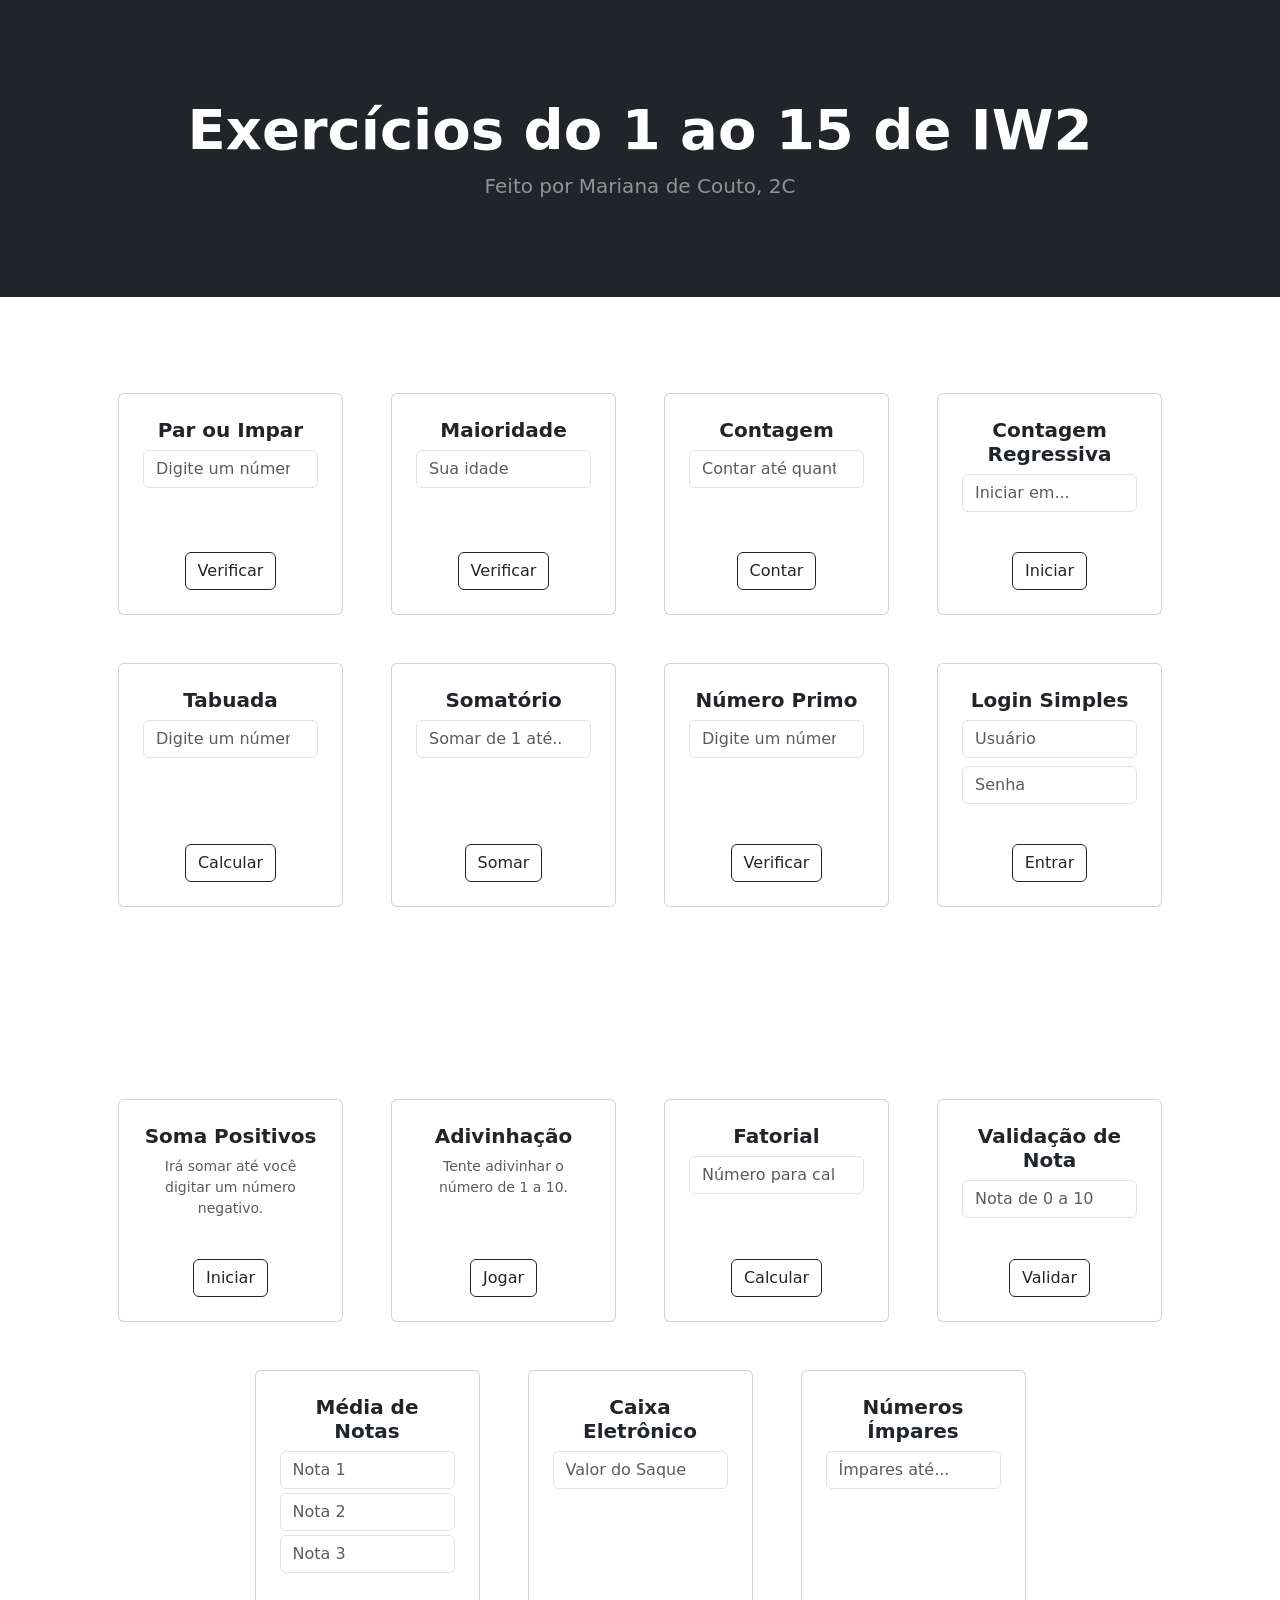
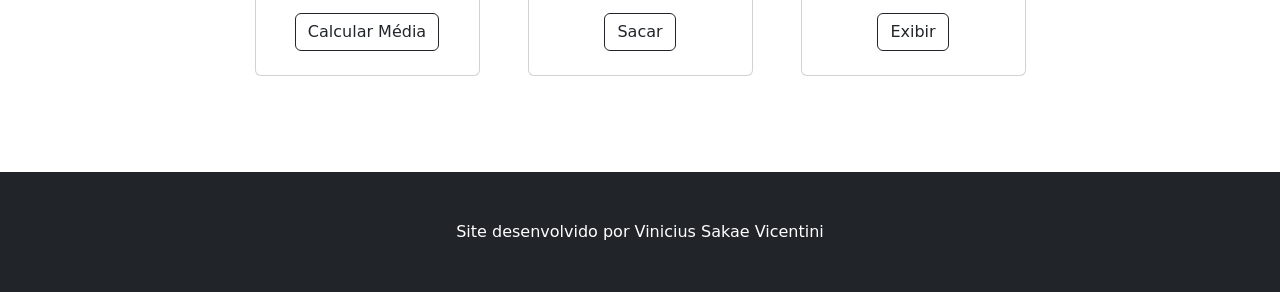
==== cardsjs/index.html @ 3bd58f77 "cards" ====
<!DOCTYPE html>
<html lang="en">
    <head>
        <meta charset="utf-8" />
        <meta name="viewport" content="width=device-width, initial-scale=1, shrink-to-fit=no" />
        <meta name="description" content="" />
        <meta name="author" content="" />
        <title>Exercicios de IW2 do 1 ao 15 em card</title>
        <!-- Favicon-->
        <link rel="icon" type="image/x-icon" href="assets/favicon.ico" />
        <!-- Bootstrap icons-->
        <link href="https://cdn.jsdelivr.net/npm/bootstrap-icons@1.5.0/font/bootstrap-icons.css" rel="stylesheet" />
        <!-- Core theme CSS (includes Bootstrap)-->
        <link href="css/styles.css" rel="stylesheet" />
        <link href="https://cdn.jsdelivr.net/npm/bootstrap@5.3.8/dist/css/bootstrap.min.css" rel="stylesheet" integrity="sha384-sRIl4kxILFvY47J16cr9ZwB07vP4J8+LH7qKQnuqkuIAvNWLzeN8tE5YBujZqJLB" crossorigin="anonymous">
        <script src="exercicios.js"></script>
    </head>
    <body>
        <!-- Header-->
        <header class="bg-dark py-5">
            <div class="container px-4 px-lg-5 my-5">
                <div class="text-center text-white">
                    <h1 class="display-4 fw-bolder">Exercícios do 1 ao 15 de IW2</h1>
                    <p class="lead fw-normal text-white-50 mb-0">Feito por Mariana de Couto, 2C</p>
                </div>
            </div>
        </header>
        <!-- Section-->
        <section class="py-5">
            <div class="container px-4 px-lg-5 mt-5">
                <div class="row gx-4 gx-lg-5 row-cols-2 row-cols-md-3 row-cols-xl-4 justify-content-center">
                    <div class="col mb-5">
        <div class="card h-100">
            <div class="card-body p-4 text-center">
                <h5 class="fw-bolder">Par ou Impar</h5>
                <input type="number" id="inParImpar" class="form-control mb-2" placeholder="Digite um número">
                <p id="resParImpar" class="text-primary fw-bold mt-2"></p>
            </div>
            <div class="card-footer p-4 pt-0 border-top-0 bg-transparent text-center">
                <button class="btn btn-outline-dark" onclick="funcParImpar()">Verificar</button>
            </div>
        </div>
    </div>
    <div class="col mb-5">
        <div class="card h-100">
            <div class="card-body p-4 text-center">
                <h5 class="fw-bolder">Maioridade</h5>
                <input type="number" id="inMaioridade" class="form-control mb-2" placeholder="Sua idade">
                <p id="resMaioridade" class="text-primary fw-bold mt-2"></p>
            </div>
            <div class="card-footer p-4 pt-0 border-top-0 bg-transparent text-center">
                <button class="btn btn-outline-dark" onclick="funcMaioridade()">Verificar</button>
            </div>
        </div>
    </div>
<div class="col mb-5">
        <div class="card h-100">
            <div class="card-body p-4 text-center">
                <h5 class="fw-bolder">Contagem</h5>
                <!-- O input que você pediu: -->
                <input type="number" id="inContagem" class="form-control mb-2" placeholder="Contar até quanto?">
                
                <p id="resContagem" class="text-primary fw-bold mt-2" style="word-wrap: break-word;"></p>
            </div>
            <div class="card-footer p-4 pt-0 border-top-0 bg-transparent text-center">
                <button class="btn btn-outline-dark" onclick="funcContagem()">Contar</button>
            </div>
        </div>
</div>
    <div class="col mb-5">
        <div class="card h-100">
            <div class="card-body p-4 text-center">
                <h5 class="fw-bolder">Contagem Regressiva</h5>
                <input type="number" id="inRegressiva" class="form-control mb-2" placeholder="Iniciar em...">
                <p id="resRegressiva" class="text-primary fw-bold mt-2" style="word-wrap: break-word;"></p>
            </div>
            <div class="card-footer p-4 pt-0 border-top-0 bg-transparent text-center">
                <button class="btn btn-outline-dark" onclick="funcRegressiva()">Iniciar</button>
            </div>
        </div>
    </div>

<div class="col mb-5">
    <div class="card h-100">
        <div class="card-body p-4 text-center">
            <h5 class="fw-bolder">Tabuada</h5>
            <input type="number" id="inTabuada" class="form-control mb-2" placeholder="Digite um número">
            <!-- Coloquei text-start para a tabuada ficar alinhada bonitinha à esquerda -->
            <p id="resTabuada" class="text-primary fw-bold mt-2 text-start"></p> 
        </div>
        <div class="card-footer p-4 pt-0 border-top-0 bg-transparent text-center">
            <button class="btn btn-outline-dark" onclick="funcTabuada()">Calcular</button>
        </div>
    </div>
</div>
<div class="col mb-5">
    <div class="card h-100">
        <div class="card-body p-4 text-center">
            <h5 class="fw-bolder">Somatório</h5>
            <input type="number" id="inSomatorio" class="form-control mb-2" placeholder="Somar de 1 até...">
            <p id="resSomatorio" class="text-primary fw-bold mt-2"></p>
        </div>
        <div class="card-footer p-4 pt-0 border-top-0 bg-transparent text-center">
            <button class="btn btn-outline-dark" onclick="funcSomatorio()">Somar</button>
        </div>
    </div>
</div>
<div class="col mb-5">
    <div class="card h-100">
        <div class="card-body p-4 text-center">
            <h5 class="fw-bolder">Número Primo</h5>
            <input type="number" id="inPrimo" class="form-control mb-2" placeholder="Digite um número">
            <p id="resPrimo" class="text-primary fw-bold mt-2"></p>
        </div>
        <div class="card-footer p-4 pt-0 border-top-0 bg-transparent text-center">
            <button class="btn btn-outline-dark" onclick="funcPrimo()">Verificar</button>
        </div>
    </div>
</div>
<div class="col mb-5">
    <div class="card h-100">
        <div class="card-body p-4 text-center">
            <h5 class="fw-bolder">Login Simples</h5>
            <!-- Note que aqui tem 2 inputs! -->
            <input type="text" id="inUsuario" class="form-control mb-2" placeholder="Usuário">
            <input type="password" id="inSenha" class="form-control mb-2" placeholder="Senha">
            <p id="resLogin" class="fw-bold mt-2"></p>
        </div>
        <div class="card-footer p-4 pt-0 border-top-0 bg-transparent text-center">
            <button class="btn btn-outline-dark" onclick="funcLogin()">Entrar</button>
        </div>
    </div>
</div>
                        </div>
                    </div>
                </div>
            </div>
        </section>
        <section class="py-5">
            <div class="container px-4 px-lg-5 mt-5">
                <div class="row gx-4 gx-lg-5 row-cols-2 row-cols-md-3 row-cols-xl-4 justify-content-center">
<div class="col mb-5">
    <div class="card h-100">
        <div class="card-body p-4 text-center">
            <h5 class="fw-bolder">Soma Positivos</h5>
            <p class="text-muted small">Irá somar até você digitar um número negativo.</p>
            <p id="resSomaPositivos" class="text-primary fw-bold mt-2"></p>
        </div>
        <div class="card-footer p-4 pt-0 border-top-0 bg-transparent text-center">
            <button class="btn btn-outline-dark" onclick="funcSomaPositivos()">Iniciar</button>
        </div>
    </div>
</div>

<div class="col mb-5">
    <div class="card h-100">
        <div class="card-body p-4 text-center">
            <h5 class="fw-bolder">Adivinhação</h5>
            <p class="text-muted small">Tente adivinhar o número de 1 a 10.</p>
            <p id="resAdivinhacao" class="text-success fw-bold mt-2"></p>
        </div>
        <div class="card-footer p-4 pt-0 border-top-0 bg-transparent text-center">
            <button class="btn btn-outline-dark" onclick="funcAdivinhacao()">Jogar</button>
        </div>
    </div>
</div>
<div class="col mb-5">
    <div class="card h-100">
        <div class="card-body p-4 text-center">
            <h5 class="fw-bolder">Fatorial</h5>
            <input type="number" id="inFatorial" class="form-control mb-2" placeholder="Número para calcular">
            <p id="resFatorial" class="text-primary fw-bold mt-2" style="word-wrap: break-word;"></p>
        </div>
        <div class="card-footer p-4 pt-0 border-top-0 bg-transparent text-center">
            <button class="btn btn-outline-dark" onclick="funcFatorial()">Calcular</button>
        </div>
    </div>
</div>
<div class="col mb-5">
    <div class="card h-100">
        <div class="card-body p-4 text-center">
            <h5 class="fw-bolder">Validação de Nota</h5>
            <input type="number" id="inNota" class="form-control mb-2" placeholder="Nota de 0 a 10">
            <p id="resValidaNota" class="text-primary fw-bold mt-2"></p>
        </div>
        <div class="card-footer p-4 pt-0 border-top-0 bg-transparent text-center">
            <button class="btn btn-outline-dark" onclick="funcValidaNota()">Validar</button>
        </div>
    </div>
</div>
<div class="col mb-5">
    <div class="card h-100">
        <div class="card-body p-4 text-center">
            <h5 class="fw-bolder">Média de Notas</h5>
            <!-- Note que aqui tem 3 inputs! -->
            <input type="number" id="inNota1" class="form-control mb-1" placeholder="Nota 1">
            <input type="number" id="inNota2" class="form-control mb-1" placeholder="Nota 2">
            <input type="number" id="inNota3" class="form-control mb-2" placeholder="Nota 3">
            <p id="resMedia" class="text-primary fw-bold mt-2"></p>
        </div>
        <div class="card-footer p-4 pt-0 border-top-0 bg-transparent text-center">
            <button class="btn btn-outline-dark" onclick="funcMedia()">Calcular Média</button>
        </div>
    </div>
</div>
<div class="col mb-5">
    <div class="card h-100">
        <div class="card-body p-4 text-center">
            <h5 class="fw-bolder">Caixa Eletrônico</h5>
            <input type="number" id="inCaixa" class="form-control mb-2" placeholder="Valor do Saque">
            <p id="resCaixa" class="text-primary fw-bold mt-2 text-start"></p>
        </div>
        <div class="card-footer p-4 pt-0 border-top-0 bg-transparent text-center">
            <button class="btn btn-outline-dark" onclick="funcCaixa()">Sacar</button>
        </div>
    </div>
</div>
<div class="col mb-5">
    <div class="card h-100">
        <div class="card-body p-4 text-center">
            <h5 class="fw-bolder">Números Ímpares</h5>
            <input type="number" id="inImpares" class="form-control mb-2" placeholder="Ímpares até...">
            <p id="resImpares" class="text-primary fw-bold mt-2" style="word-wrap: break-word;"></p>
        </div>
        <div class="card-footer p-4 pt-0 border-top-0 bg-transparent text-center">
            <button class="btn btn-outline-dark" onclick="funcImpares()">Exibir</button>
        </div>
    </div>
</div>
                </div>
            </div>
        </section>
        <!-- Footer-->
        <footer class="py-5 bg-dark">
            <div class="container"><p class="m-0 text-center text-white">Site desenvolvido por Vinicius Sakae Vicentini</p></div>
        </footer>
        <!-- Bootstrap core JS-->
        <script src="https://cdn.jsdelivr.net/npm/bootstrap@5.2.3/dist/js/bootstrap.bundle.min.js"></script>
        <!-- Core theme JS-->
</html>
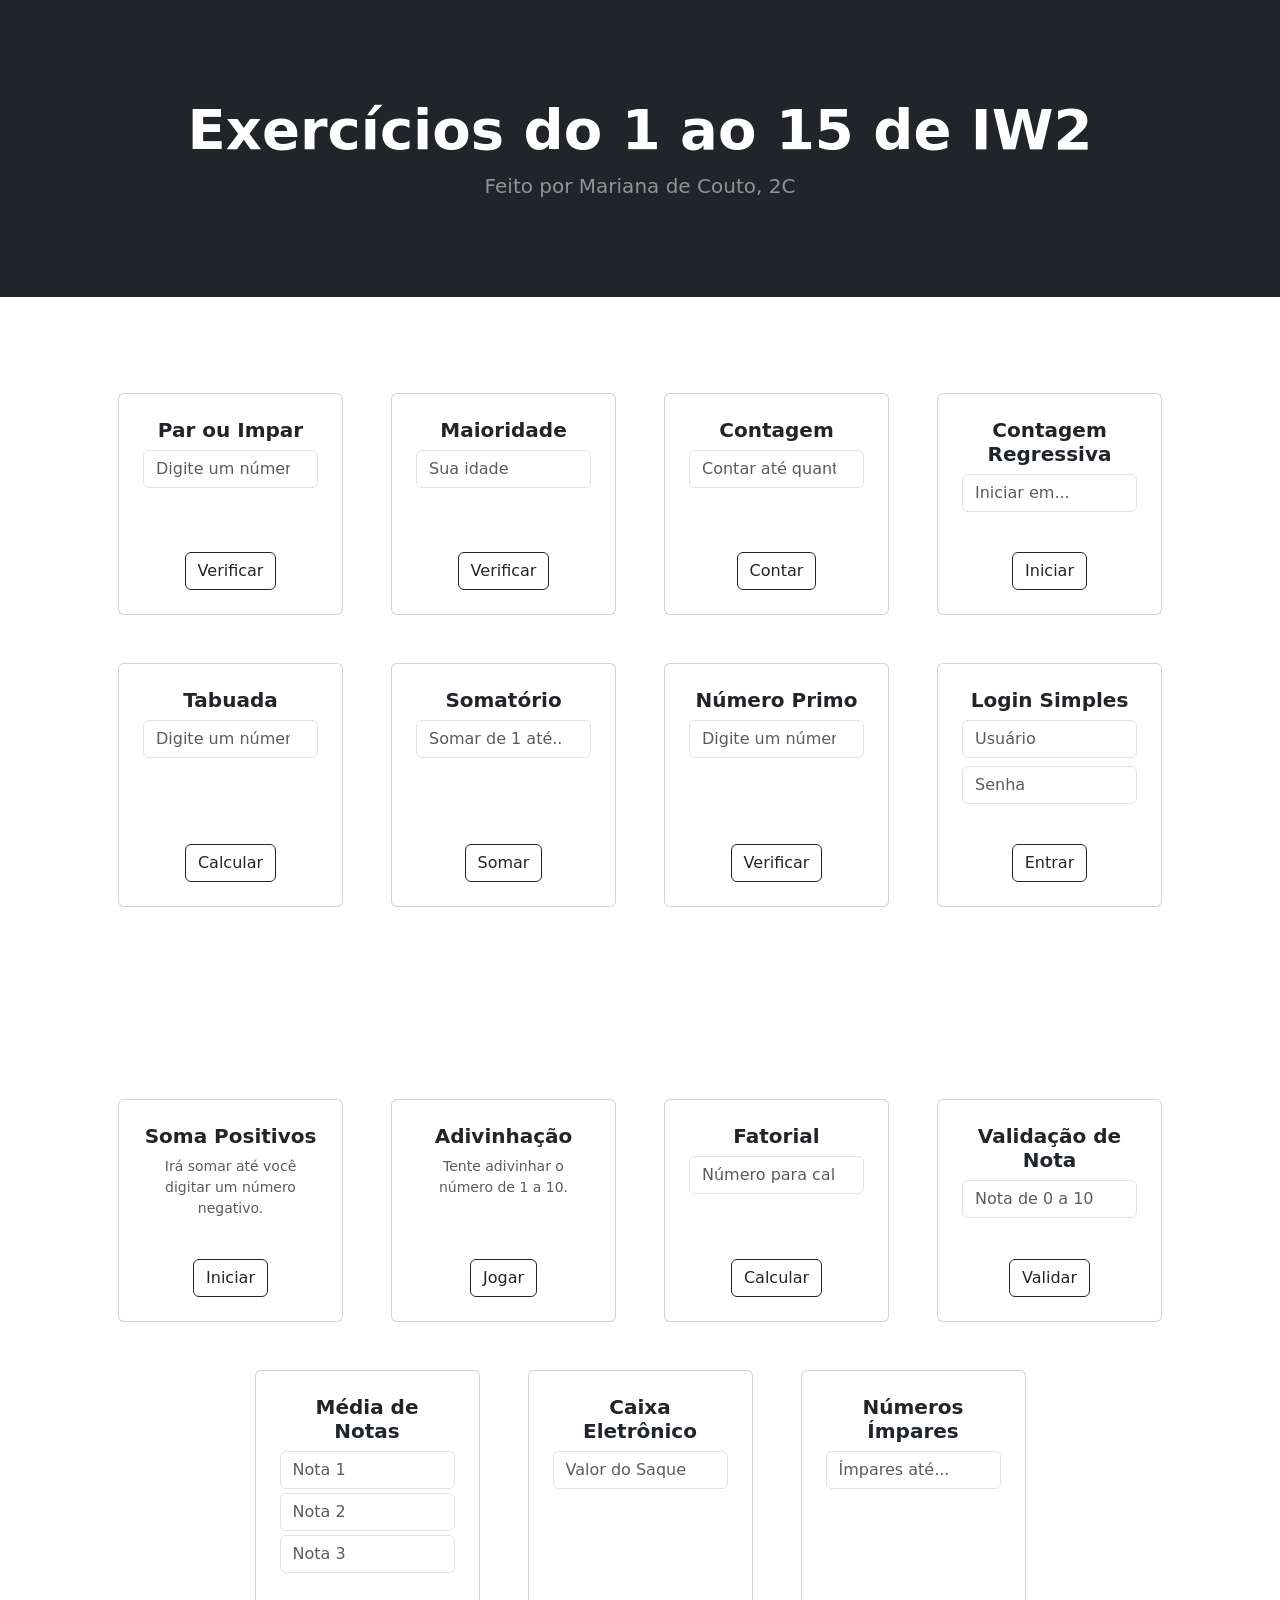
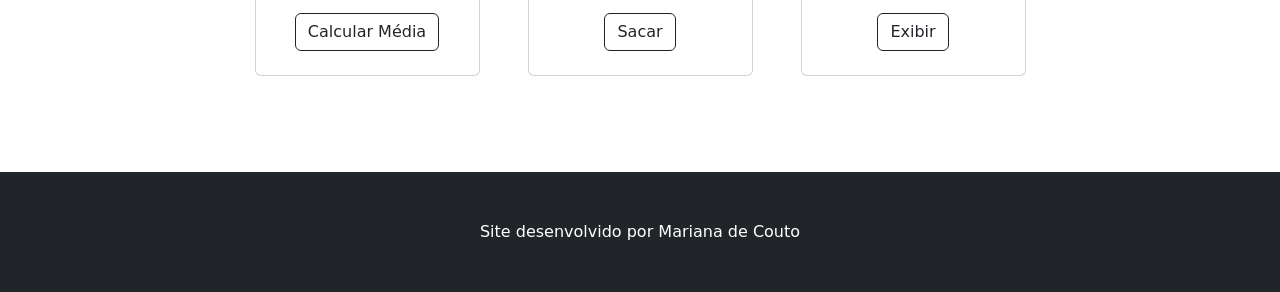
==== commit 74bb5dc1: "Add files via upload" ====
--- a/cardsjs/index.html
+++ b/cardsjs/index.html
@@ -232,7 +232,7 @@
         </section>
         <!-- Footer-->
         <footer class="py-5 bg-dark">
-            <div class="container"><p class="m-0 text-center text-white">Site desenvolvido por Vinicius Sakae Vicentini</p></div>
+            <div class="container"><p class="m-0 text-center text-white">Site desenvolvido por Mariana de Couto</p></div>
         </footer>
         <!-- Bootstrap core JS-->
         <script src="https://cdn.jsdelivr.net/npm/bootstrap@5.2.3/dist/js/bootstrap.bundle.min.js"></script>
